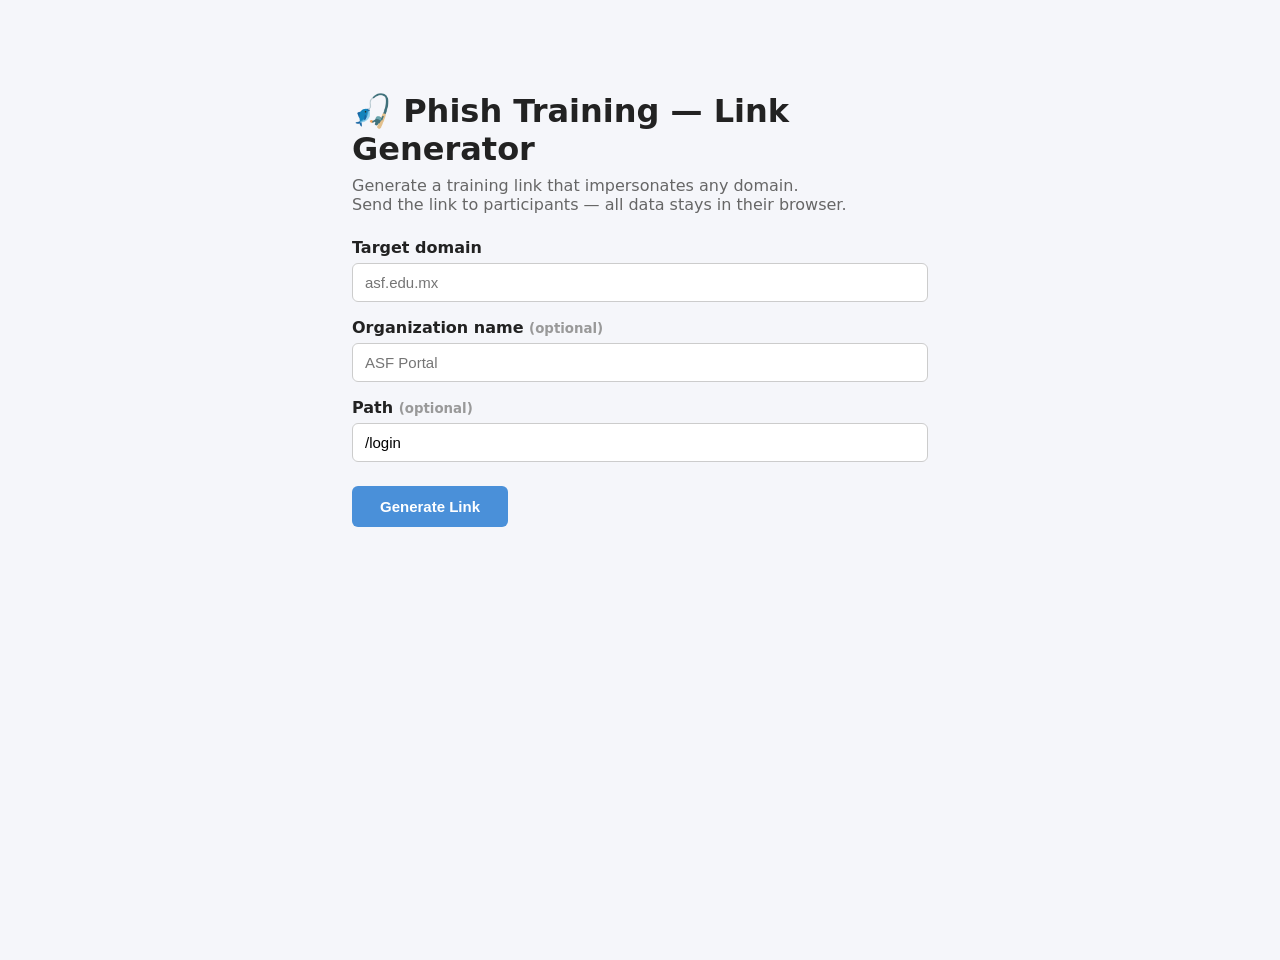
==== index.html @ 6a21e7e5 "Phishing awareness training demo — 35 silent collectors, all data local" ====
<!DOCTYPE html>
<html lang="en">
<head>
  <meta charset="UTF-8" />
  <meta name="viewport" content="width=device-width, initial-scale=1.0" />
  <!-- Title is dynamically set to mimic the target domain -->
  <title>Loading…</title>
  <link rel="stylesheet" href="css/decoy.css"  id="decoy-styles" />
  <link rel="stylesheet" href="css/reveal.css" id="reveal-styles" disabled />
  <link rel="icon" id="favicon" href="data:," />
</head>
<body>

  <!-- ===================== DECOY LAYER ===================== -->
  <div id="decoy" class="decoy-layer">
    <!-- Top browser-style address bar illusion -->
    <div class="fake-address-bar" id="fakeBar">
      <span class="lock-icon">&#128274;</span>
      <span class="url-text" id="fakeUrl">https://example.com</span>
    </div>

    <!-- Generic login page – works for any domain -->
    <div class="decoy-body">
      <div class="decoy-card">
        <img id="decoyLogo" class="decoy-logo" src="" alt="logo" />
        <h1 id="decoyTitle" class="decoy-title">Sign in</h1>
        <p id="decoySubtitle" class="decoy-subtitle">Use your organizational account</p>

        <form id="decoyForm" autocomplete="off">
          <div class="input-group">
            <label for="decoyEmail">Email or username</label>
            <input type="text" id="decoyEmail" placeholder="user@example.com" />
          </div>
          <div class="input-group">
            <label for="decoyPass">Password</label>
            <input type="password" id="decoyPass" placeholder="Password" />
          </div>
          <button type="submit" class="btn-primary" id="decoySubmit">Sign in</button>
        </form>

        <div class="decoy-links">
          <a href="#">Forgot password?</a>
          <a href="#">Create account</a>
        </div>
      </div>
      <footer class="decoy-footer" id="decoyFooter">&copy; 2026 Example Corp. All rights reserved.</footer>
    </div>
  </div>

  <!-- ===================== REVEAL LAYER ===================== -->
  <div id="reveal" class="reveal-layer" style="display:none;">
    <div class="reveal-container">
      <div class="reveal-header">
        <div class="warning-icon">&#9888;&#65039;</div>
        <h1>You Were Just &ldquo;Phished&rdquo;</h1>
        <p class="reveal-tagline">
          <strong>Don&rsquo;t worry &mdash; this was a training exercise.</strong><br />
          No data left your computer. Everything below was collected
          <em>entirely inside your browser</em> without asking for a single permission.
        </p>
      </div>

      <div class="reveal-section">
        <h2>&#128270; What Happened</h2>
        <ol class="timeline">
          <li>You clicked a link you received (email, chat, etc.).</li>
          <li>The link brought you to <strong>this page</strong>, which <em>pretended</em> to be
              <code id="revealDomain">example.com</code>.</li>
          <li>While you were looking at the fake page, JavaScript silently
              fingerprinted your browser.</li>
          <li>A real attacker would have sent all of this to their server.<br />
              <strong>We kept everything local.</strong></li>
        </ol>
      </div>

      <div class="reveal-section">
        <h2>&#128451; Data We Collected</h2>
        <div id="dataCards" class="data-cards">
          <!-- Cards injected by reveal.js -->
        </div>
      </div>

      <div class="reveal-section">
        <h2>&#128737;&#65039; How to Protect Yourself</h2>
        <ul class="tips">
          <li><strong>Check the URL</strong> &mdash; always look at the address bar before entering credentials.</li>
          <li><strong>Hover before you click</strong> &mdash; inspect link destinations in emails.</li>
          <li><strong>Use a password manager</strong> &mdash; it won&rsquo;t auto-fill on the wrong domain.</li>
          <li><strong>Enable 2FA / MFA</strong> &mdash; even leaked passwords are useless without the second factor.</li>
          <li><strong>Report suspicious emails</strong> &mdash; your IT/security team wants to know.</li>
        </ul>
      </div>

      <div class="reveal-section cta">
        <h2>&#127891; Learn More</h2>
        <p>Talk to your organization&rsquo;s security team about phishing simulations and
           training resources.</p>
        <button id="btnReset" class="btn-outline">Run Again</button>
      </div>
    </div>
  </div>

  <!-- Scripts -->
  <script src="js/config.js"></script>
  <script src="js/collector.js"></script>
  <script src="js/decoy.js"></script>
  <script src="js/reveal.js"></script>
  <script src="js/app.js"></script>
</body>
</html>
---- css/decoy.css ----
/* ============================================================
   decoy.css — Styles for the fake / impersonation layer
   ============================================================ */

*, *::before, *::after {
  box-sizing: border-box;
  margin: 0;
  padding: 0;
}

html, body {
  height: 100%;
  font-family: -apple-system, BlinkMacSystemFont, "Segoe UI", Roboto, Oxygen,
    Ubuntu, Cantarell, "Helvetica Neue", Arial, sans-serif;
  background: #f5f6fa;
  color: #333;
}

/* ---- Fake address bar at the top ---- */
.fake-address-bar {
  position: fixed;
  top: 0; left: 0; right: 0;
  z-index: 1000;
  display: flex;
  align-items: center;
  gap: 8px;
  height: 40px;
  padding: 0 16px;
  background: #dee1e6;
  border-bottom: 1px solid #bcc0c7;
  font-size: 14px;
  color: #333;
  user-select: none;
}

.lock-icon {
  font-size: 14px;
  color: #2e7d32;
}

.url-text {
  font-family: "Segoe UI", Roboto, monospace;
  color: #1a1a1a;
  white-space: nowrap;
  overflow: hidden;
  text-overflow: ellipsis;
}

/* ---- Decoy layer ---- */
.decoy-layer {
  min-height: 100vh;
  padding-top: 56px; /* clear the fake address bar */
  display: flex;
  flex-direction: column;
}

.decoy-body {
  flex: 1;
  display: flex;
  flex-direction: column;
  align-items: center;
  justify-content: center;
  padding: 32px 16px;
}

/* ---- Login card ---- */
.decoy-card {
  width: 100%;
  max-width: 400px;
  background: #fff;
  border-radius: 12px;
  box-shadow: 0 4px 24px rgba(0,0,0,.08);
  padding: 40px 32px 32px;
  text-align: center;
}

.decoy-logo {
  width: 56px;
  height: 56px;
  object-fit: contain;
  margin-bottom: 12px;
  border-radius: 8px;
}

.decoy-title {
  font-size: 24px;
  font-weight: 600;
  margin-bottom: 4px;
}

.decoy-subtitle {
  font-size: 14px;
  color: #666;
  margin-bottom: 24px;
}

/* ---- Form ---- */
.input-group {
  text-align: left;
  margin-bottom: 16px;
}

.input-group label {
  display: block;
  font-size: 13px;
  font-weight: 500;
  margin-bottom: 4px;
  color: #555;
}

.input-group input {
  width: 100%;
  padding: 10px 12px;
  font-size: 15px;
  border: 1px solid #ccc;
  border-radius: 6px;
  outline: none;
  transition: border-color .2s;
}

.input-group input:focus {
  border-color: #4a90d9;
  box-shadow: 0 0 0 3px rgba(74,144,217,.15);
}

.btn-primary {
  width: 100%;
  padding: 11px 0;
  font-size: 15px;
  font-weight: 600;
  color: #fff;
  background: #4a90d9;
  border: none;
  border-radius: 6px;
  cursor: pointer;
  transition: background .2s;
}

.btn-primary:hover {
  background: #3a7bc8;
}

.decoy-links {
  margin-top: 20px;
  display: flex;
  justify-content: space-between;
  font-size: 13px;
}

.decoy-links a {
  color: #4a90d9;
  text-decoration: none;
}

.decoy-links a:hover {
  text-decoration: underline;
}

/* ---- Footer ---- */
.decoy-footer {
  text-align: center;
  font-size: 12px;
  color: #999;
  padding: 20px 0;
}

/* ---- Spinner overlay (shown while collecting) ---- */
.spinner-overlay {
  position: fixed;
  inset: 0;
  z-index: 9999;
  display: flex;
  align-items: center;
  justify-content: center;
  background: rgba(255,255,255,.85);
}

.spinner {
  width: 40px;
  height: 40px;
  border: 4px solid #ddd;
  border-top-color: #4a90d9;
  border-radius: 50%;
  animation: spin .7s linear infinite;
}

@keyframes spin {
  to { transform: rotate(360deg); }
}
---- css/reveal.css ----
/* ============================================================
   reveal.css — Styles for the educational reveal layer
   ============================================================ */

/* ---- Container ---- */
.reveal-layer {
  min-height: 100vh;
  background: linear-gradient(135deg, #0f0c29, #302b63, #24243e);
  color: #eee;
  padding: 40px 20px 80px;
}

.reveal-container {
  max-width: 800px;
  margin: 0 auto;
}

/* ---- Header ---- */
.reveal-header {
  text-align: center;
  margin-bottom: 40px;
}

.warning-icon {
  font-size: 64px;
  line-height: 1;
  margin-bottom: 12px;
}

.reveal-header h1 {
  font-size: 32px;
  font-weight: 700;
  color: #ff6b6b;
  margin-bottom: 12px;
}

.reveal-tagline {
  font-size: 16px;
  line-height: 1.6;
  color: #ccc;
}

.reveal-tagline strong {
  color: #7bed9f;
}

/* ---- Sections ---- */
.reveal-section {
  background: rgba(255,255,255,.06);
  border: 1px solid rgba(255,255,255,.1);
  border-radius: 12px;
  padding: 28px 24px;
  margin-bottom: 24px;
}

.reveal-section h2 {
  font-size: 20px;
  margin-bottom: 16px;
  color: #ffd93d;
}

/* ---- Timeline ---- */
.timeline {
  list-style: none;
  counter-reset: step;
  padding-left: 0;
}

.timeline li {
  counter-increment: step;
  position: relative;
  padding-left: 40px;
  margin-bottom: 14px;
  line-height: 1.5;
}

.timeline li::before {
  content: counter(step);
  position: absolute;
  left: 0; top: 0;
  width: 28px; height: 28px;
  border-radius: 50%;
  background: #ff6b6b;
  color: #fff;
  font-weight: 700;
  font-size: 14px;
  display: flex;
  align-items: center;
  justify-content: center;
}

.timeline li code {
  background: rgba(255,255,255,.12);
  padding: 2px 6px;
  border-radius: 4px;
  font-size: 14px;
}

/* ---- Data cards grid ---- */
.data-cards {
  display: grid;
  grid-template-columns: repeat(auto-fill, minmax(340px, 1fr));
  gap: 16px;
}

.data-card {
  background: rgba(0,0,0,.3);
  border: 1px solid rgba(255,255,255,.08);
  border-radius: 10px;
  padding: 18px 20px;
  overflow: hidden;
}

.data-card h3 {
  font-size: 14px;
  text-transform: uppercase;
  letter-spacing: .6px;
  color: #ffd93d;
  margin-bottom: 10px;
  display: flex;
  align-items: center;
  gap: 8px;
}

.data-card .value {
  font-family: "Cascadia Code", "Fira Code", "Consolas", monospace;
  font-size: 13px;
  color: #adf7b6;
  word-break: break-all;
  white-space: pre-wrap;
  line-height: 1.55;
  max-height: 180px;
  overflow-y: auto;
}

.data-card .value.warning {
  color: #ff6b6b;
}

.data-card canvas {
  width: 100%;
  height: auto;
  border-radius: 6px;
  margin-top: 6px;
  background: #fff;
}

/* ---- Tips ---- */
.tips {
  list-style: none;
  padding: 0;
}

.tips li {
  padding: 8px 0 8px 28px;
  position: relative;
  line-height: 1.5;
}

.tips li::before {
  content: "✓";
  position: absolute;
  left: 0;
  color: #7bed9f;
  font-weight: 700;
}

/* ---- CTA ---- */
.cta {
  text-align: center;
}

.btn-outline {
  margin-top: 16px;
  padding: 12px 32px;
  font-size: 15px;
  font-weight: 600;
  color: #ffd93d;
  background: transparent;
  border: 2px solid #ffd93d;
  border-radius: 8px;
  cursor: pointer;
  transition: .2s;
}

.btn-outline:hover {
  background: #ffd93d;
  color: #1a1a2e;
}

/* ---- Scrollbar (webkit) ---- */
.data-card .value::-webkit-scrollbar { width: 6px; }
.data-card .value::-webkit-scrollbar-thumb { background: rgba(255,255,255,.2); border-radius: 3px; }

/* ---- Responsive ---- */
@media (max-width: 500px) {
  .data-cards {
    grid-template-columns: 1fr;
  }
  .reveal-header h1 {
    font-size: 24px;
  }
}
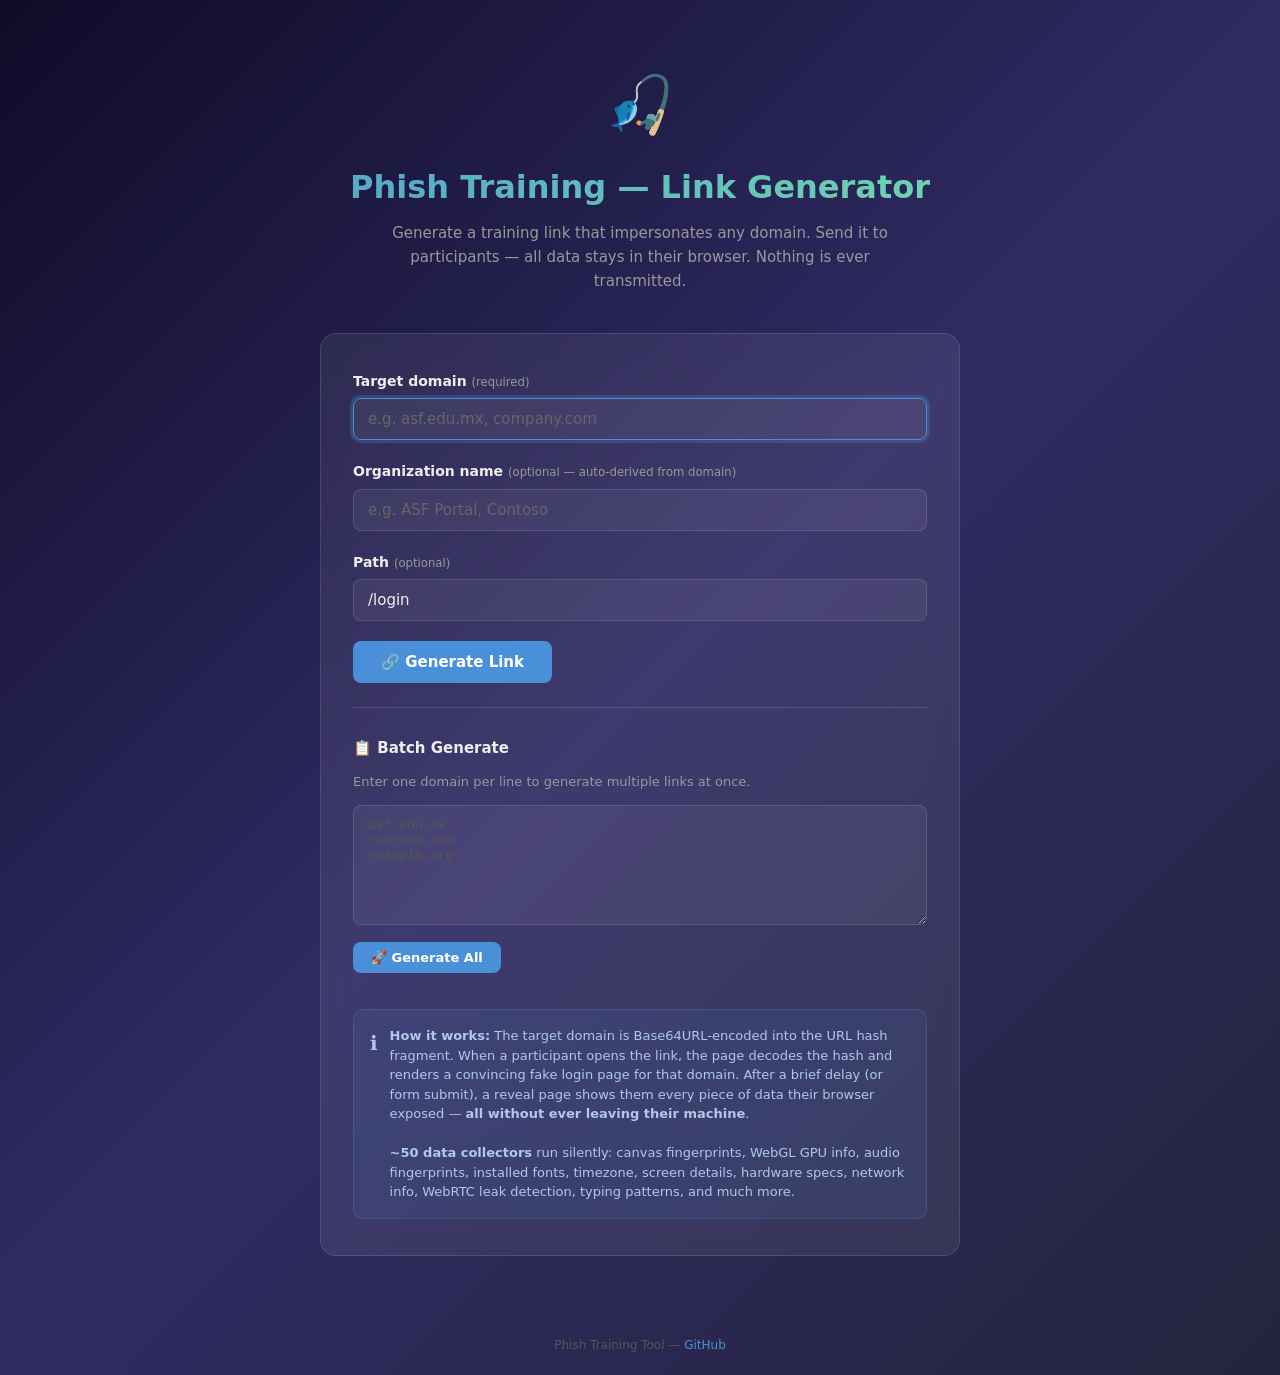
==== commit fa6d8379: "Remove fake address bar, use history.replaceState to disguise URL - Remove fake-address-bar HTML ele" ====
--- a/index.html
+++ b/index.html
@@ -13,12 +13,6 @@
 
   <!-- ===================== DECOY LAYER ===================== -->
   <div id="decoy" class="decoy-layer">
-    <!-- Top browser-style address bar illusion -->
-    <div class="fake-address-bar" id="fakeBar">
-      <span class="lock-icon">&#128274;</span>
-      <span class="url-text" id="fakeUrl">https://example.com</span>
-    </div>
-
     <!-- Generic login page – works for any domain -->
     <div class="decoy-body">
       <div class="decoy-card">
--- a/css/decoy.css
+++ b/css/decoy.css
@@ -16,40 +16,9 @@
   color: #333;
 }
 
-/* ---- Fake address bar at the top ---- */
-.fake-address-bar {
-  position: fixed;
-  top: 0; left: 0; right: 0;
-  z-index: 1000;
-  display: flex;
-  align-items: center;
-  gap: 8px;
-  height: 40px;
-  padding: 0 16px;
-  background: #dee1e6;
-  border-bottom: 1px solid #bcc0c7;
-  font-size: 14px;
-  color: #333;
-  user-select: none;
-}
-
-.lock-icon {
-  font-size: 14px;
-  color: #2e7d32;
-}
-
-.url-text {
-  font-family: "Segoe UI", Roboto, monospace;
-  color: #1a1a1a;
-  white-space: nowrap;
-  overflow: hidden;
-  text-overflow: ellipsis;
-}
-
 /* ---- Decoy layer ---- */
 .decoy-layer {
   min-height: 100vh;
-  padding-top: 56px; /* clear the fake address bar */
   display: flex;
   flex-direction: column;
 }
@@ -164,6 +133,41 @@
   padding: 20px 0;
 }
 
+/* ---- Real-site iframe overlay ---- */
+.real-site-frame {
+  position: fixed;
+  top: 0;
+  left: 0;
+  width: 100%;
+  height: 100vh;
+  border: none;
+  z-index: 500;
+  background: #fff;
+  opacity: 0;
+  transition: opacity .5s ease;
+}
+.real-site-frame.loaded {
+  opacity: 1;
+}
+
+/* ---- Loading bar (animated stripe at top) ---- */
+.loading-bar {
+  position: fixed;
+  top: 0;
+  left: 0;
+  width: 100%;
+  height: 3px;
+  z-index: 1001;
+  background: linear-gradient(90deg, transparent 0%, #4a90d9 30%, #7bed9f 60%, transparent 100%);
+  background-size: 200% 100%;
+  animation: loadSlide 1.4s ease-in-out infinite;
+}
+
+@keyframes loadSlide {
+  0%   { background-position: 200% 0; }
+  100% { background-position: -200% 0; }
+}
+
 /* ---- Spinner overlay (shown while collecting) ---- */
 .spinner-overlay {
   position: fixed;
